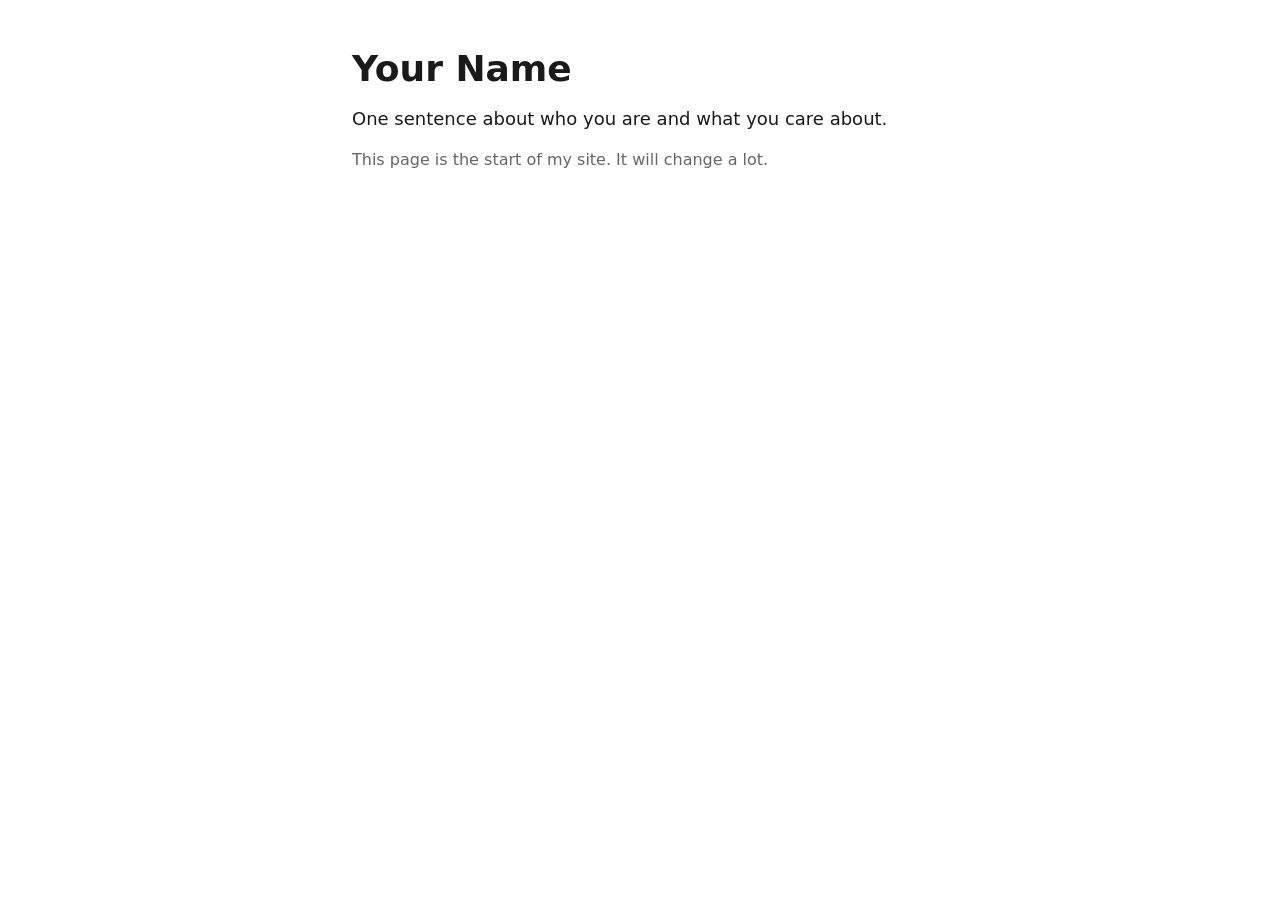
==== public/index.html @ 592fca1f "Build my own website" ====
<!doctype html>
<html lang="en">
<head>
  <meta charset="utf-8">
  <meta name="viewport" content="width=device-width, initial-scale=1">
  <title>Your Name</title>
  <style>
    body {
      margin: 0;
      padding: 48px 24px;
      font-family: system-ui, -apple-system, "Segoe UI", sans-serif;
      font-size: 18px;
      line-height: 1.5;
      color: #1a1a1a;
      background: #ffffff;
    }
    main {
      max-width: 36rem;
      margin: 0 auto;
    }
    h1 {
      font-size: 2.25rem;
      line-height: 1.15;
      margin: 0 0 16px;
    }
    p {
      margin: 0 0 16px;
    }
    a {
      color: inherit;
    }
    .note {
      color: #666666;
      font-size: 16px;
    }
  </style>
</head>
<body>
  <main>
    <h1>Your Name</h1>
    <p>One sentence about who you are and what you care about.</p>
    <p class="note">This page is the start of my site. It will change a lot.</p>
  </main>
</body>
</html>
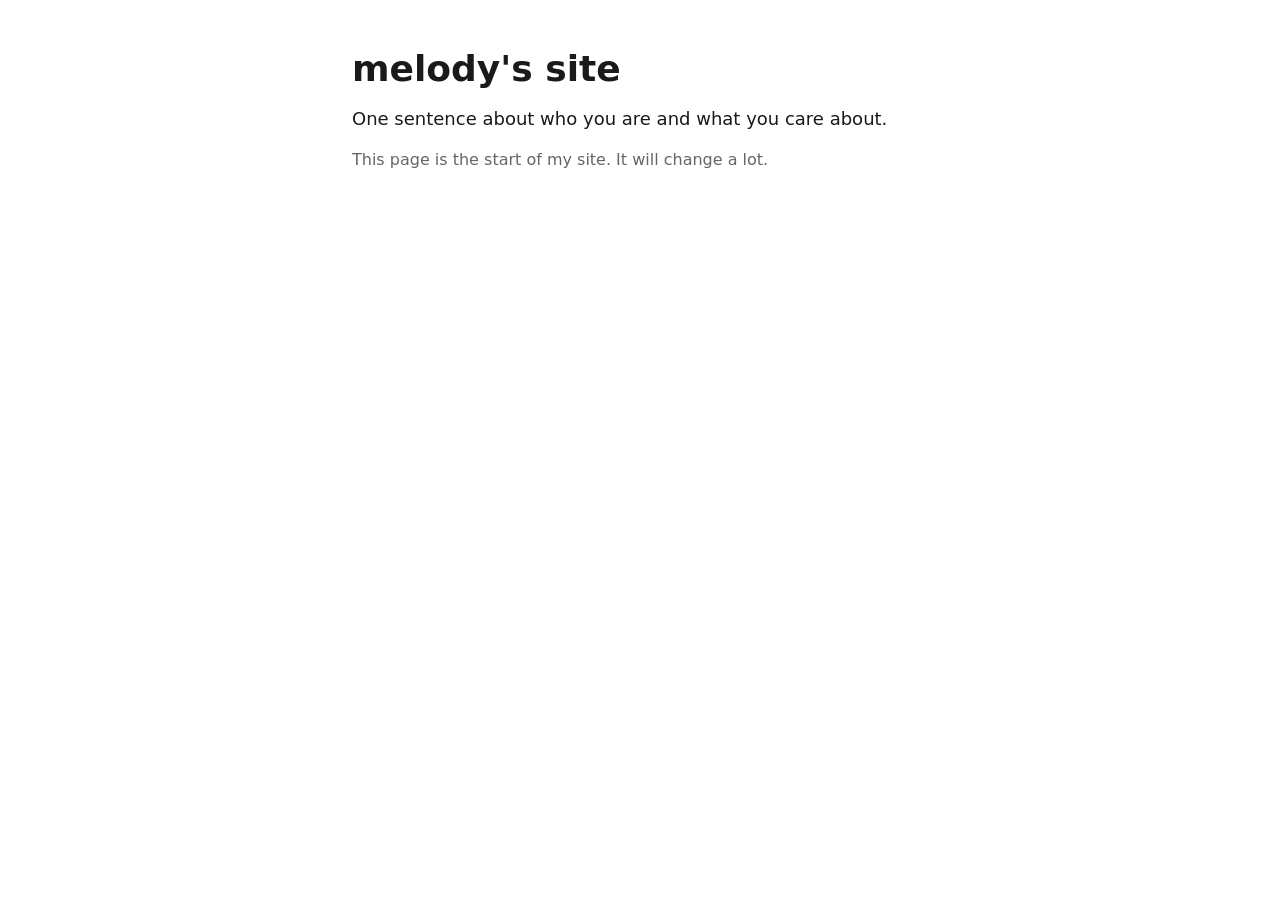
==== commit 9a86b17b: "All about floating" ====
--- a/public/index.html
+++ b/public/index.html
@@ -3,7 +3,7 @@
 <head>
   <meta charset="utf-8">
   <meta name="viewport" content="width=device-width, initial-scale=1">
-  <title>Your Name</title>
+  <title>melody's site</title>
   <style>
     body {
       margin: 0;
@@ -37,7 +37,7 @@
 </head>
 <body>
   <main>
-    <h1>Your Name</h1>
+    <h1>melody's site</h1>
     <p>One sentence about who you are and what you care about.</p>
     <p class="note">This page is the start of my site. It will change a lot.</p>
   </main>
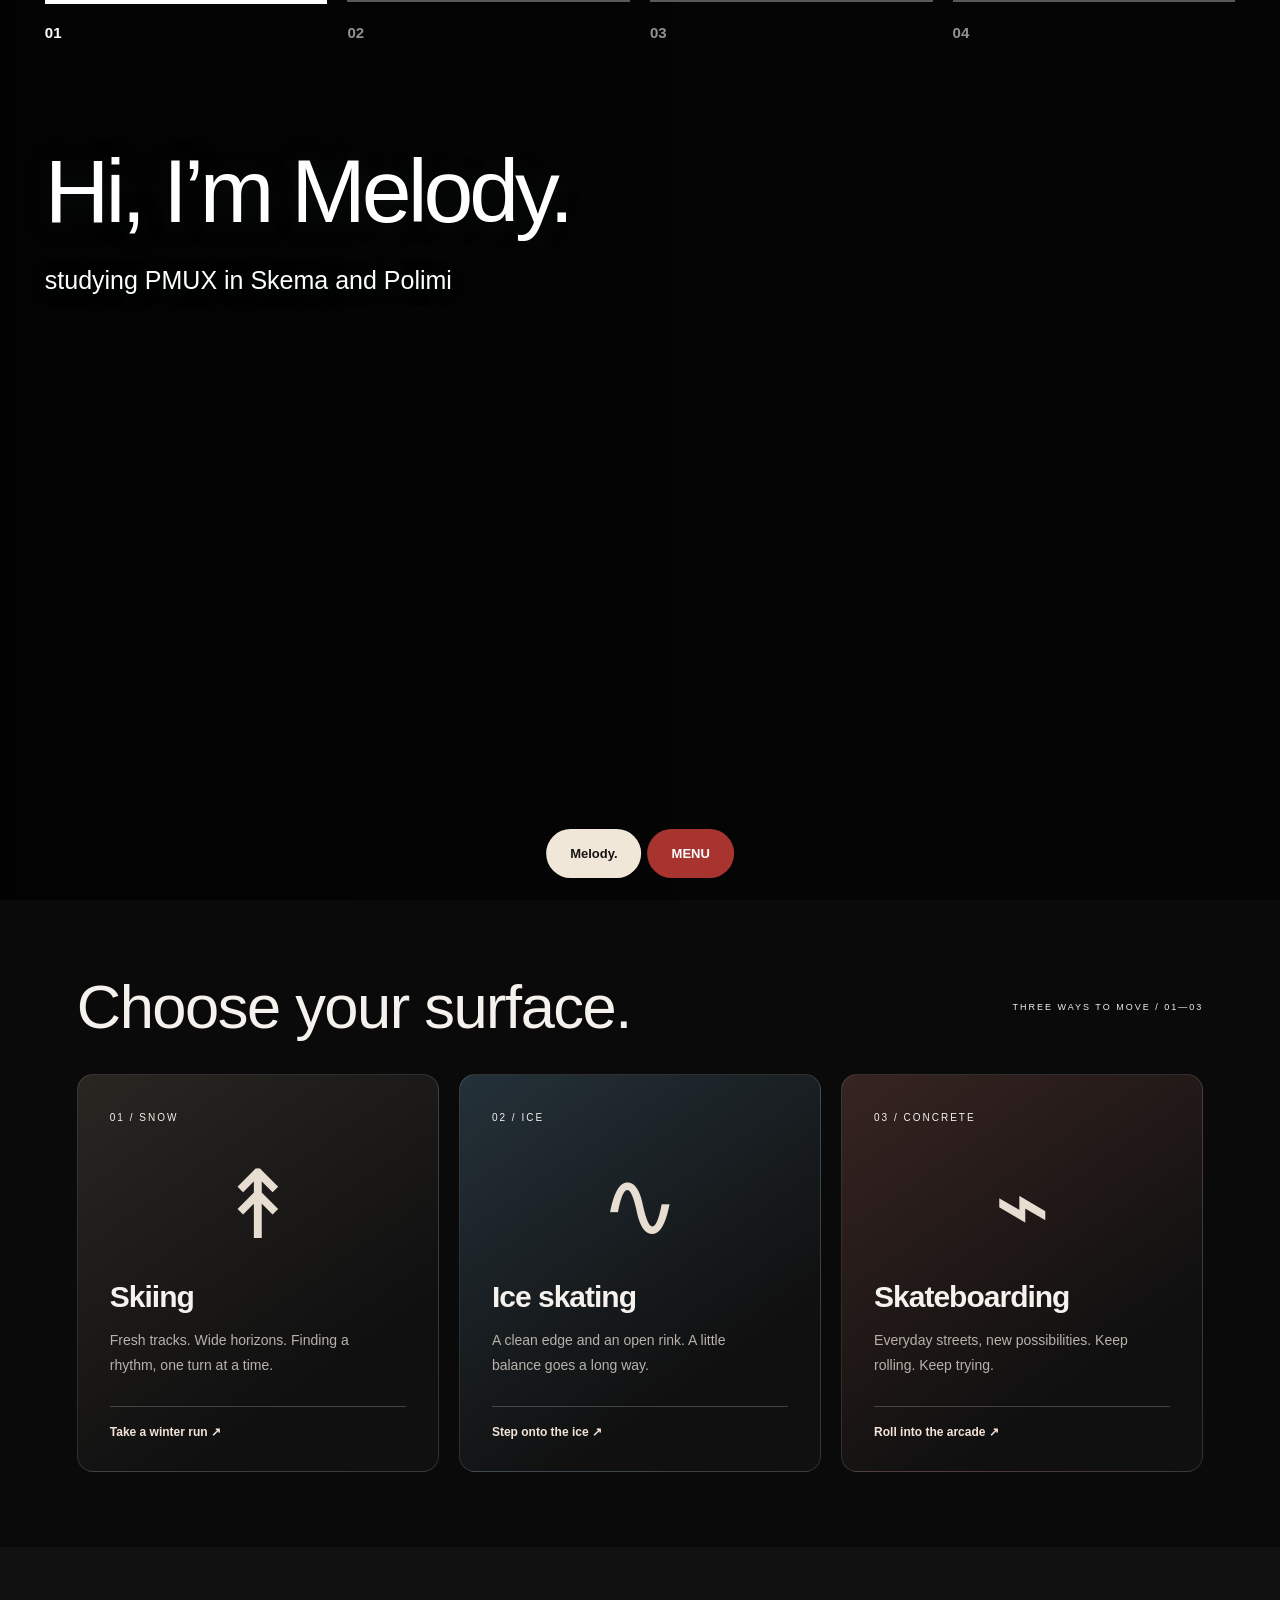
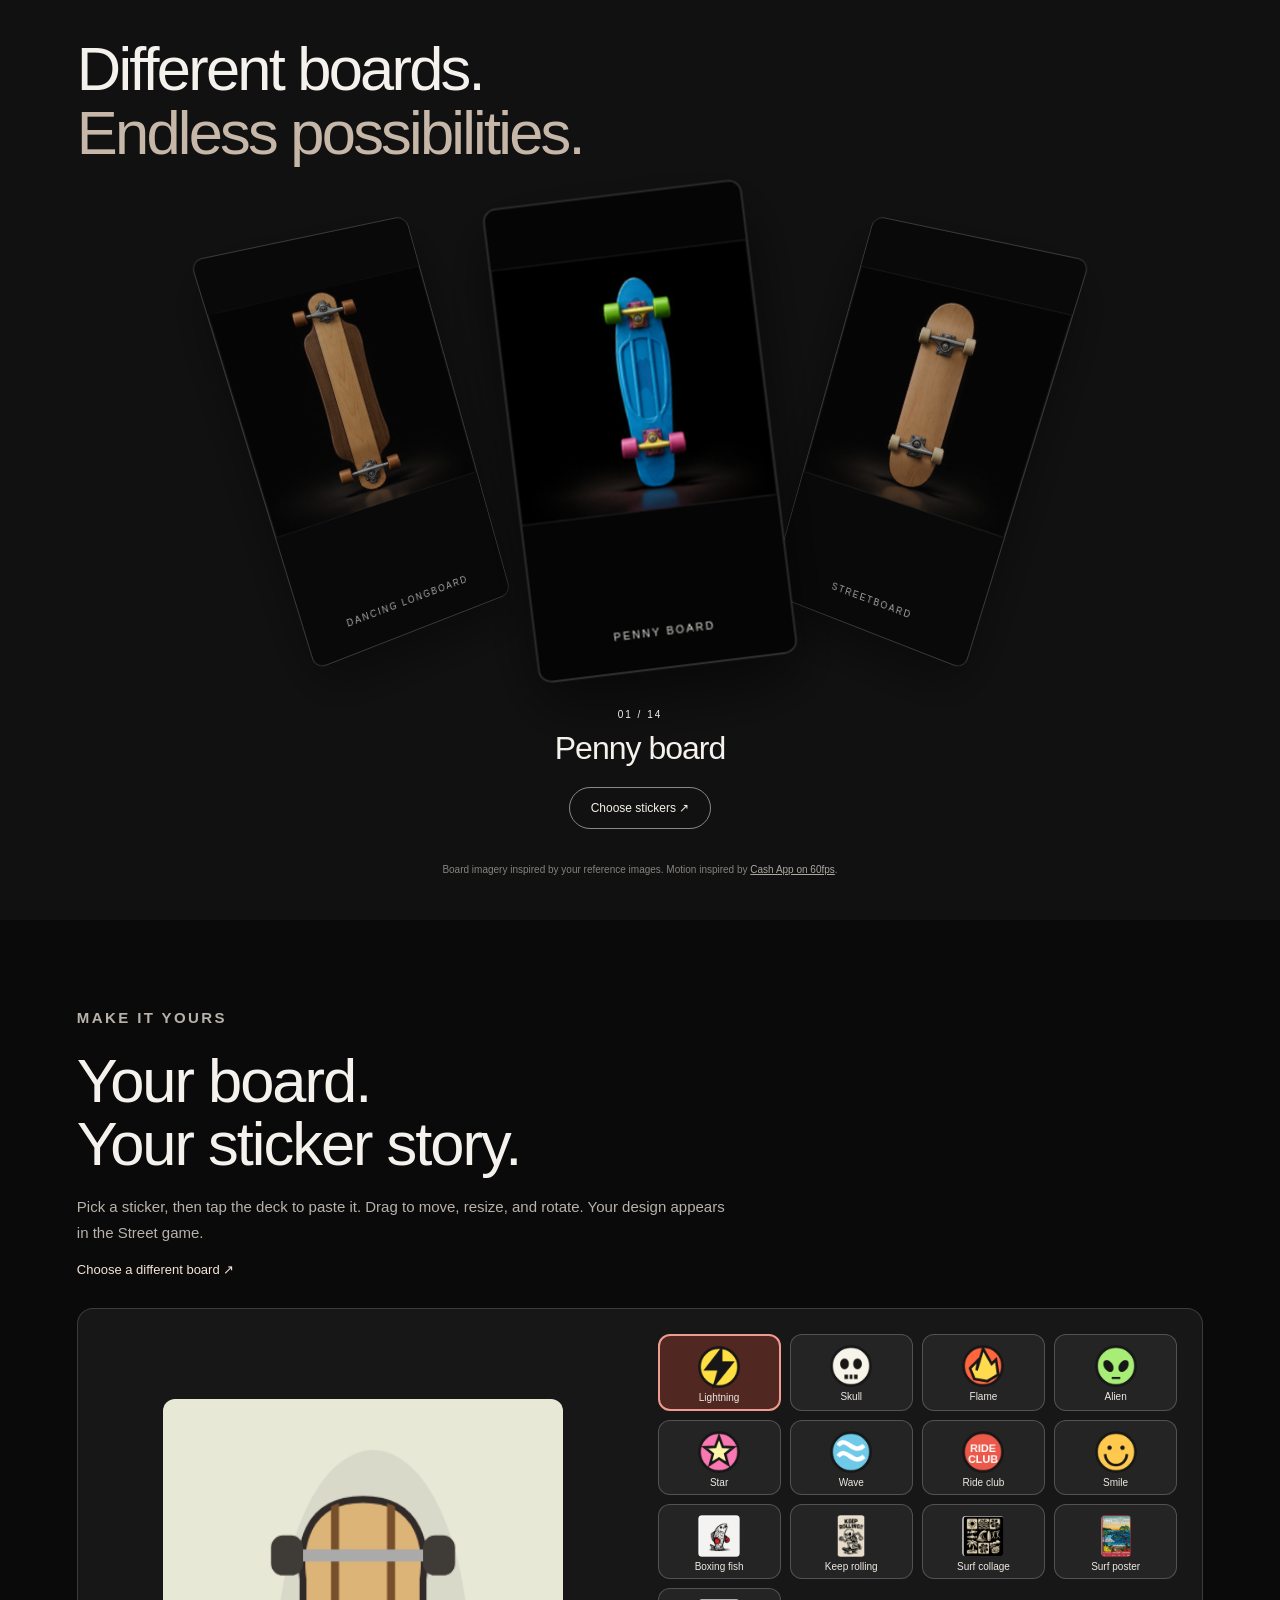
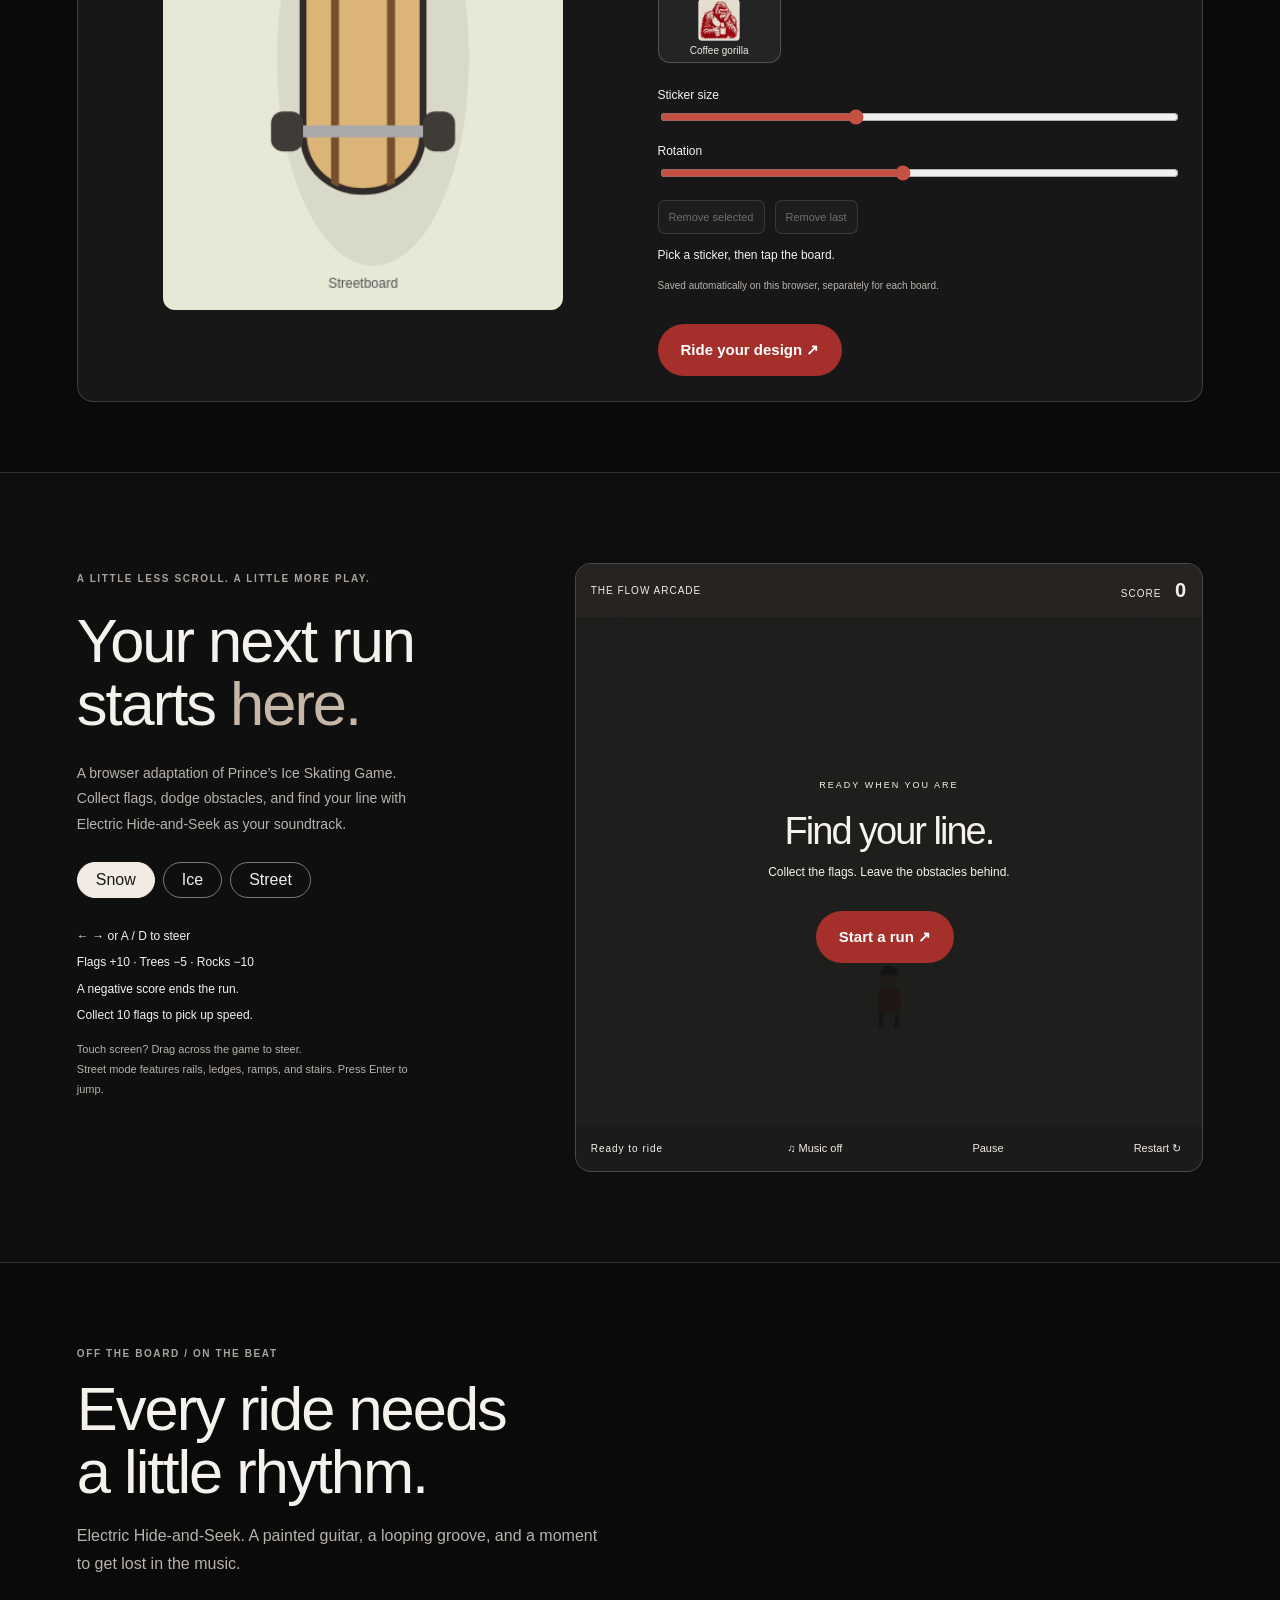
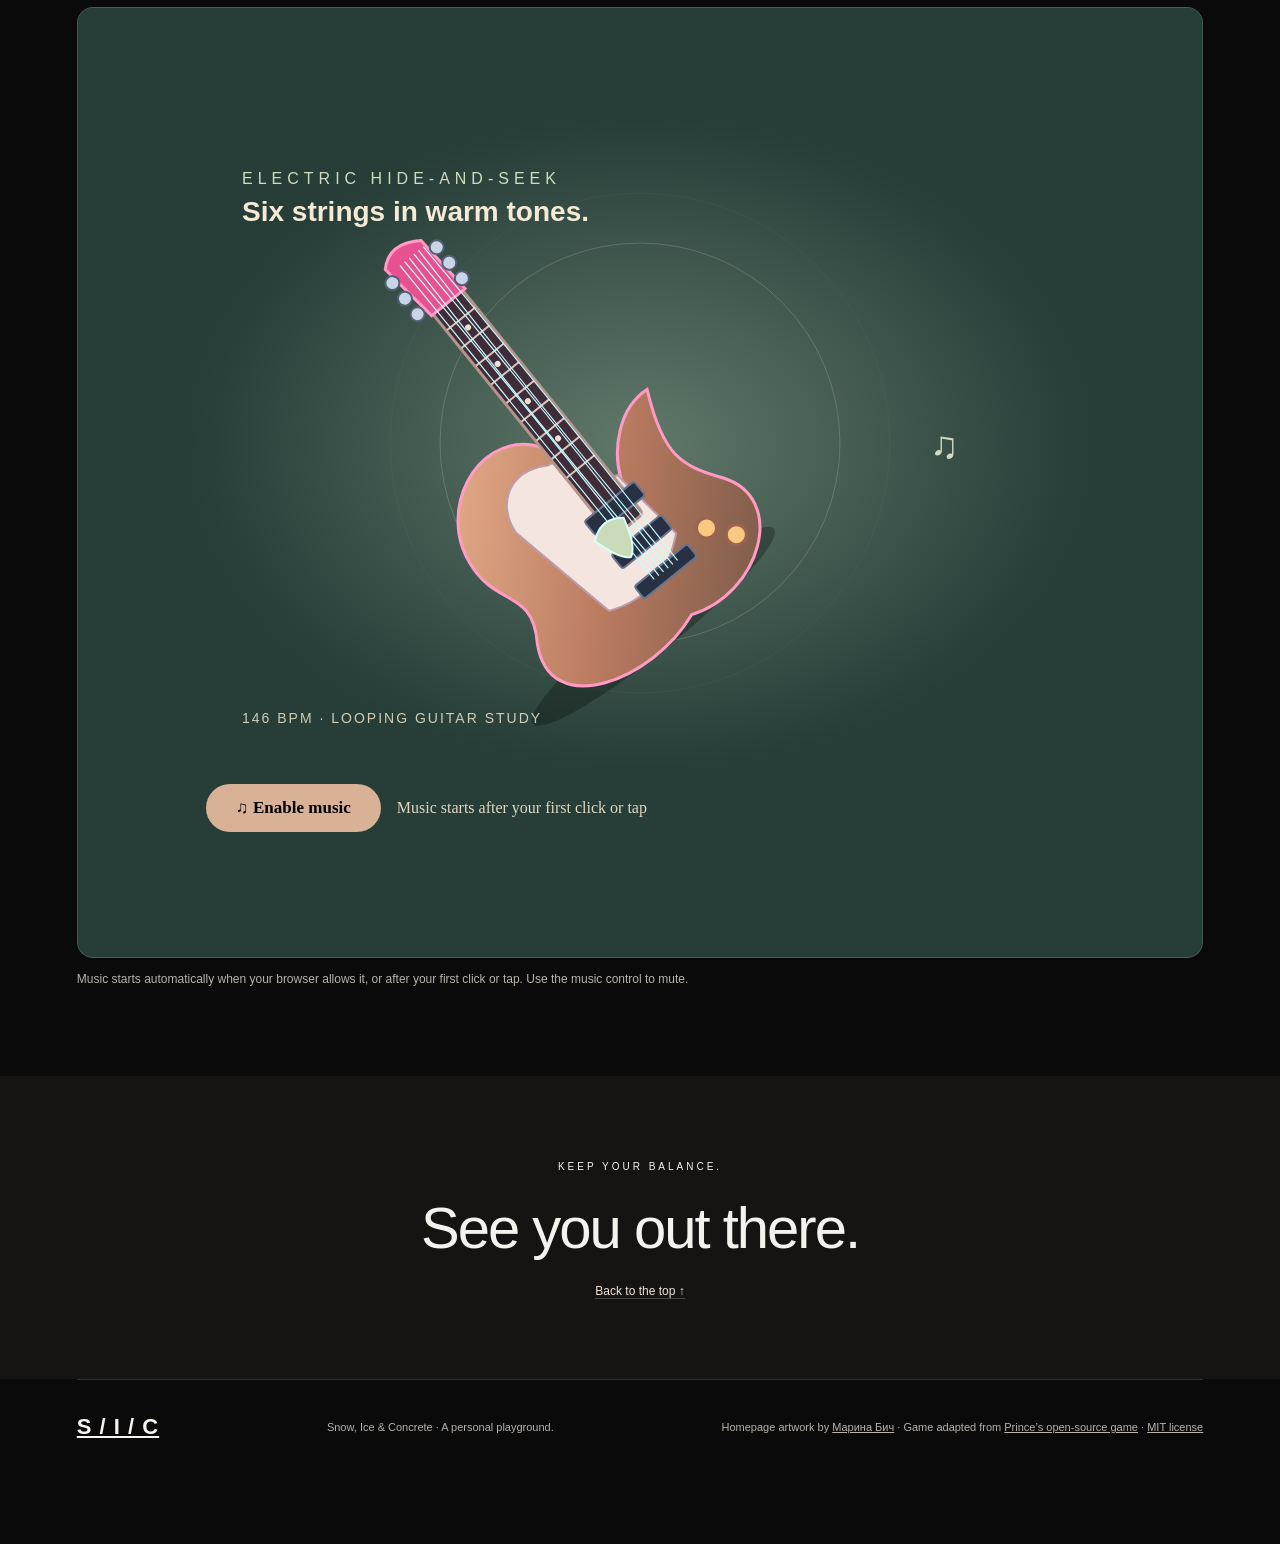
==== commit adb6d762: "Sync my latest website for PMUX" ====
--- a/public/index.html
+++ b/public/index.html
@@ -1,45 +1,13 @@
-<!doctype html>
-<html lang="en">
-<head>
-  <meta charset="utf-8">
-  <meta name="viewport" content="width=device-width, initial-scale=1">
-  <title>melody's site</title>
-  <style>
-    body {
-      margin: 0;
-      padding: 48px 24px;
-      font-family: system-ui, -apple-system, "Segoe UI", sans-serif;
-      font-size: 18px;
-      line-height: 1.5;
-      color: #1a1a1a;
-      background: #ffffff;
-    }
-    main {
-      max-width: 36rem;
-      margin: 0 auto;
-    }
-    h1 {
-      font-size: 2.25rem;
-      line-height: 1.15;
-      margin: 0 0 16px;
-    }
-    p {
-      margin: 0 0 16px;
-    }
-    a {
-      color: inherit;
-    }
-    .note {
-      color: #666666;
-      font-size: 16px;
-    }
-  </style>
-</head>
-<body>
-  <main>
-    <h1>melody's site</h1>
-    <p>One sentence about who you are and what you care about.</p>
-    <p class="note">This page is the start of my site. It will change a lot.</p>
-  </main>
-</body>
-</html>
+<!doctype html><html lang="en"><meta charset="utf-8"><meta name="viewport" content="width=device-width,initial-scale=1"><meta name="description" content="A personal space for skiing, ice skating and skateboarding. Explore three ways to move and play an arcade winter run."><title>Snow, Ice & Concrete</title><link rel="stylesheet" href="style.css"><link rel="stylesheet" href="paint.css?v=dark-motion"><body class="hero-visible"><main><section class="hero showcase" aria-label="Melody’s introduction and activities">
+<div class="showcase-progress" role="group" aria-label="Choose a slide">
+<button type="button" data-slide="0" aria-label="Introduction" aria-pressed="true"><span>01</span></button>
+<button type="button" data-slide="1" aria-label="Skiing" aria-pressed="false"><span>02</span></button>
+<button type="button" data-slide="2" aria-label="Ice skating" aria-pressed="false"><span>03</span></button>
+<button type="button" data-slide="3" aria-label="Skateboarding" aria-pressed="false"><span>04</span></button></div>
+<div class="showcase-slides">
+<div class="showcase-slide is-active" data-panel="0" aria-hidden="false"><h1>Hi, I’m Melody.</h1><p>studying PMUX in Skema and Polimi</p></div>
+<div class="showcase-slide" data-panel="1" aria-hidden="true"><h2>Skiing.</h2><p>Find your line on the snow.</p><a href="#play" data-showcase-mode="snow" tabindex="-1">Explore the slopes ↗</a></div>
+<div class="showcase-slide" data-panel="2" aria-hidden="true"><h2>Ice skating.</h2><p>Make your mark on the ice.</p><a href="#play" data-showcase-mode="ice" tabindex="-1">Glide and sketch ↗</a></div>
+<div class="showcase-slide" data-panel="3" aria-hidden="true"><h2>Skateboarding.</h2><p>Find your own way to roll.</p><a href="#decks" tabindex="-1">Choose your board ↗</a></div></div>
+
+</section><div class="showcase-dock"><a class="showcase-home" href="#">Melody.</a><button type="button" class="showcase-menu-button" aria-expanded="false" aria-controls="showcase-menu">MENU</button><nav id="showcase-menu" class="showcase-menu" aria-label="Explore" hidden><a href="#sports">SPORTS</a><a href="#decks">SKATEBOARDS</a><a href="#stickers">STICKERS</a><a href="#play">PLAY</a><a href="#soundtrack">MUSIC</a></nav></div><section id="sports" class="sports"><div class="section-top"><h2>Choose your surface.</h2><span>THREE WAYS TO MOVE / 01—03</span></div><div class="cards"><article class="snow"><span class="number">01 / SNOW</span><div class="sport-icon">↟</div><h3>Skiing</h3><p>Fresh tracks. Wide horizons. Finding a rhythm, one turn at a time.</p><a href="#play" data-mode-link="snow">Take a winter run ↗</a></article><article class="ice"><span class="number">02 / ICE</span><div class="sport-icon">∿</div><h3>Ice skating</h3><p>A clean edge and an open rink. A little balance goes a long way.</p><a href="#play" data-mode-link="ice">Step onto the ice ↗</a></article><article class="concrete"><span class="number">03 / CONCRETE</span><div class="sport-icon">⌁</div><h3>Skateboarding</h3><p>Everyday streets, new possibilities. Keep rolling. Keep trying.</p><a href="#play" data-mode-link="street">Roll into the arcade ↗</a></article></div></section><section class="deck-edit" id="decks" aria-labelledby="deck-heading"><div class="deck-heading"><div><h2 id="deck-heading">Different boards.<br><em>Endless possibilities.</em></h2></div></div><div class="deck-carousel" tabindex="0" role="region" aria-label="Skateboard carousel. Boards slide automatically. Click a board to select it."><div class="deck-orbit"></div><div class="deck-caption"><span id="deck-count">01 / 07</span><h3 id="deck-name">Penny board</h3></div></div><div class="deck-selection sr-only" id="deck-selection" role="status"></div><div class="deck-controls"><a class="choose-stickers" href="#stickers">Choose stickers ↗</a></div><p class="deck-credit">Board imagery inspired by your reference images. Motion inspired by <a href="https://60fps.design/motion/cash-app">Cash App on 60fps</a>.</p></section><section class="sticker-studio" id="stickers" aria-labelledby="sticker-title"><div class="sticker-intro"><p class="eyebrow">MAKE IT YOURS</p><h2 id="sticker-title">Your board.<br>Your sticker story.</h2><p>Pick a sticker, then tap the deck to paste it. Drag to move, resize, and rotate. Your design appears in the Street game.</p><a href="#decks">Choose a different board ↗</a></div><div class="sticker-workspace"><canvas id="sticker-board" width="360" height="460" aria-label="Skateboard sticker editor. Choose a sticker then tap the board to place it. Drag stickers to move them."></canvas><div class="sticker-tools"><div id="sticker-palette" role="group" aria-label="Choose a sticker"></div><label for="sticker-size">Sticker size</label><input id="sticker-size" type="range" min="8" max="24" value="14"><label for="sticker-angle">Rotation</label><input id="sticker-angle" type="range" min="-180" max="180" value="-12"><div class="sticker-edit-actions"><button id="sticker-delete" disabled>Remove selected</button><button id="sticker-undo">Remove last</button></div><p id="sticker-status" role="status">Pick a sticker, then tap the board.</p><p class="sticker-saved">Saved automatically on this browser, separately for each board.</p><a class="button" href="#play">Ride your design ↗</a></div></div></section><section id="play" class="arcade"><div class="arcade-copy"><p class="eyebrow">A LITTLE LESS SCROLL. A LITTLE MORE PLAY.</p><h2>Your next run<br>starts <em>here.</em></h2><p>A browser adaptation of Prince’s Ice Skating Game. Collect flags, dodge obstacles, and find your line with Electric Hide-and-Seek as your soundtrack.</p><div class="modes" role="group" aria-label="Choose game surface"><button data-mode="snow" aria-pressed="true">Snow</button><button data-mode="ice" aria-pressed="false">Ice</button><button data-mode="street" aria-pressed="false">Street</button></div><ul><li id="control-hint">← → or A / D to steer</li><li id="score-rules">Flags +10 · Trees −5 · Rocks −10</li><li id="end-rule">A negative score ends the run.</li><li id="speed-rule">Collect 10 flags to pick up speed.</li></ul><p class="fine">Touch screen? Drag across the game to steer.<br>Street mode features rails, ledges, ramps, and stairs. Press Enter to jump.</p></div><div class="game-shell"><div class="game-bar"><span>THE FLOW ARCADE</span><span>SCORE <b id="score">0</b></span></div><div class="stage"><canvas id="game" width="640" height="520" tabindex="0" aria-label="Winter arcade game. Use left and right arrows to steer. Collect flags and avoid obstacles."></canvas><div id="trick-animation" class="trick-animation" hidden></div><div id="overlay"><span id="state-label">READY WHEN YOU ARE</span><h3 id="state-title">Find your line.</h3><p id="state-text">Collect the flags. Leave the obstacles behind.</p><button class="button" id="start">Start a run ↗</button></div></div><div id="ice-controls" class="ice-controls" hidden><p><strong>Sketches on Ice</strong> · Free skate & sketch</p><p>Sweep your mouse to glide and draw on the ice. Click the character to spin. Press Enter to jump.</p><div class="ice-actions"><label for="ice-color">Trail color</label><select id="ice-color"><option value="ice">Chalk white</option><option value="silver">Soft silver</option><option value="rose">Rose</option><option value="blue">Frost blue</option></select><button id="ice-spin">Spin</button><button id="ice-jump">Jump · Enter</button><button id="ice-clear">Clear ice</button></div><p id="ice-action-status" role="status">Glide to sketch. Snowflakes +5 · Spin +10 · Jump +15</p></div><div id="street-tricks" class="street-tricks" hidden><p class="game-board-label">Your board: <strong id="game-board-name">Streetboard</strong> · <a href="#decks">Change board</a> · <a href="#stickers">Add stickers</a></p><div class="trick-actions"><label for="trick-type">Street trick</label><select id="trick-type"><option>Ollie</option><option>Kickflip</option><option>Treflip</option></select><button id="do-trick">Trick · Enter ↗</button></div><p id="trick-status" role="status">Enter or tap Trick to jump over obstacles</p><small>Animations: <a href="https://github.com/Shellywell123/SKanimATE">SKanimATE by Shellywell123</a> · <a href="skanimate/LICENSE">GPL-3.0</a> · <a href="skanimate-source.zip">Animation source</a></small></div><div class="game-bottom"><span id="status" aria-live="polite">Ready to ride</span><button id="game-music" aria-pressed="false">♫ Music off</button><button id="pause">Pause</button><button id="restart">Restart ↻</button></div></div></section><section class="soundtrack" id="soundtrack" aria-labelledby="soundtrack-title"><div class="soundtrack-heading"><p class="eyebrow">OFF THE BOARD / ON THE BEAT</p><h2 id="soundtrack-title">Every ride needs<br>a little rhythm.</h2><p>Electric Hide-and-Seek. A painted guitar, a looping groove, and a moment to get lost in the music.</p></div><iframe id="music-frame" src="music/index.html?v=paint" title="Electric Hide-and-Seek, synchronized guitar animation and music player" loading="eager" allow="autoplay"></iframe><p class="soundtrack-note">Music starts automatically when your browser allows it, or after your first click or tap. Use the music control to mute.</p></section><section class="outro"><span>KEEP YOUR BALANCE.</span><h2>See you out there.</h2><a href="#">Back to the top ↑</a></section></main><footer><a class="brand" href="#">S / I / C</a><p>Snow, Ice & Concrete · A personal playground.</p><p>Homepage artwork by <a href="https://www.behance.net/gallery/103669967/Multicolored-skateboards/modules/596018533">Марина Бич</a> · Game adapted from <a href="https://github.com/pkprajapati7402/Ice-Skating-Game">Prince’s open-source game</a> · <a href="LICENSE.txt">MIT license</a></p></footer><script src="stickers.js?v=paint"></script><script src="board-shapes.js?v=stickers"></script><script src="street-park.js?v=paint"></script><script src="ice-rink.js?v=paint"></script><script src="game.js?v=paint"></script><script src="decks.js?v=stickers-link"></script><button id="music-toggle" class="music-toggle" aria-pressed="false">♫ Enable music</button><script src="soundtrack.js?v=music-run"></script><script>const heroSection=document.querySelector('.hero');new IntersectionObserver(entries=>document.body.classList.toggle('hero-visible',entries[0].isIntersecting),{threshold:0.35}).observe(heroSection);</script><script src="showcase.js?v=dark-motion"></script><script src="site-motion.js"></script></body></html>
--- a/public/style.css
+++ b/public/style.css
@@ -0,0 +1,25 @@
+@import url('https://fonts.googleapis.com/css2?family=DM+Sans:wght@400;500;600;700&family=Manrope:wght@400;600;700;800&display=swap');
+:root{--ink:#183a37;--cream:#f6f5ee;--orange:#d86a3b}*{box-sizing:border-box}html{scroll-behavior:smooth;scroll-padding-top:30px}body{margin:0;background:var(--cream);color:var(--ink);font-family:'DM Sans',sans-serif}a{color:inherit;text-decoration:none}button{font:inherit;cursor:pointer}header{height:100px;padding:0 6%;display:flex;align-items:center;justify-content:space-between;border-bottom:1px solid #183a3725}.brand{font-weight:800;letter-spacing:3px;font-size:24px}.brand small{display:block;font-size:8px;letter-spacing:2px;margin-top:6px}nav{display:flex;gap:35px;font-size:13px}.nav-play{border-bottom:1px solid;padding-bottom:5px}.hero{display:grid;grid-template-columns:1fr 1fr;min-height:700px}.hero-copy{padding:80px 9% 40px 12%}.eyebrow{font-size:11px;font-weight:700;letter-spacing:2px}h1,h2,h3{font-family:'Manrope',sans-serif;letter-spacing:-3px}h1{font-size:clamp(70px,7.6vw,120px);line-height:1.02;margin:35px 0}em{font-family:Georgia,serif;font-weight:400}h1 em{color:var(--orange)}.intro{max-width:330px;font-size:16px;line-height:1.8;color:#56706a}.button{background:var(--ink);color:white;padding:17px 23px;display:inline-flex;gap:40px;border:0;font-size:13px;margin-top:20px}.button:hover{background:var(--orange)}.hero-note{font-size:9px;letter-spacing:2px;margin-top:65px}.mountains{position:relative;background:#d0e0d9;overflow:hidden}.mountains svg{position:absolute;width:100%;height:100%}.sun{position:absolute;top:70px;left:60px;width:110px;height:110px;background:#efbc76;border-radius:50%}.vertical{position:absolute;right:20px;top:55px;writing-mode:vertical-rl;font-size:9px;letter-spacing:2px}.image-label{position:absolute;bottom:35px;left:35px;background:var(--cream);padding:20px 25px;max-width:85%}.image-label span{display:block;font-size:9px;letter-spacing:2px;margin-bottom:10px}.image-label strong{font-size:17px}.manifesto{margin:0 6%;padding:100px 0;display:grid;grid-template-columns:1fr 2.3fr 1.5fr;gap:30px;border-bottom:1px solid #183a3730}.manifesto h2{font-size:43px;line-height:1.2;margin:0}.manifesto>p:last-child{line-height:1.9;font-size:14px;margin:0;color:#56706a}.sports{padding:90px 6%}.section-top{display:flex;justify-content:space-between;align-items:center;margin-bottom:35px}.section-top h2{font-size:36px;margin:0}.section-top span{font-size:9px;letter-spacing:2px}.cards{display:grid;grid-template-columns:repeat(3,1fr);gap:20px}.cards article{padding:30px 35px}.snow{background:#e0e7dd}.ice{background:#dce9eb}.concrete{background:#ebd9c7}.number{font-size:10px;letter-spacing:2px}.sport-icon{font-family:Georgia;font-size:100px;height:160px;text-align:center;margin:25px 0 0}.cards h3{font-size:32px;letter-spacing:-1px;margin:0}.cards p{font-size:14px;line-height:1.8;max-width:270px}.cards a{display:block;font-size:12px;margin-top:28px;border-top:1px solid #183a3740;padding-top:18px}.arcade{background:var(--ink);color:var(--cream);padding:90px 6%;display:grid;grid-template-columns:1fr 1.5fr;gap:7%}.arcade h2{font-size:57px;line-height:1.1;margin:25px 0}.arcade-copy>p:not(.eyebrow){line-height:1.8;font-size:14px;color:#bbd1c6;max-width:340px}.modes{display:flex;gap:8px;margin-top:25px}.modes button{background:transparent;border:1px solid #78928b;color:var(--cream);padding:8px 18px;border-radius:20px}.modes button[aria-pressed=true]{background:#e8bc7c;color:var(--ink);border-color:#e8bc7c}.arcade ul{list-style:none;padding:0;font-size:12px;line-height:2.2;margin-top:25px}.fine{font-size:11px!important}.game-shell{align-self:center;background:#f2f5ed;color:var(--ink);border:8px solid #42615a;box-shadow:0 20px 60px #0002}.game-bar,.game-bottom{display:flex;justify-content:space-between;align-items:center;padding:15px;font-size:10px;letter-spacing:1px}.game-bar b{font-size:20px;margin-left:10px}.stage{position:relative}canvas{display:block;width:100%;height:auto;touch-action:none}#overlay{position:absolute;inset:0;display:flex;flex-direction:column;justify-content:center;align-items:center;background:#e7efdfdf;text-align:center;padding:20px}#overlay[hidden]{display:none}#state-label{font-size:9px;letter-spacing:2px}#overlay h3{font-size:38px;letter-spacing:-2px;margin:20px 0 0}#overlay p{font-size:12px}.game-bottom button{border:0;background:none;font-size:11px;color:var(--ink)}.outro{text-align:center;padding:90px 20px}.outro span{font-size:10px;letter-spacing:3px}.outro h2{font-size:65px;margin:20px}.outro a{font-size:12px;border-bottom:1px solid}footer{margin:0 6%;padding:30px 0;border-top:1px solid #183a3730;display:flex;justify-content:space-between;align-items:center;gap:20px;font-size:10px;color:#58716a}footer a{text-decoration:underline}a:focus-visible,button:focus-visible,canvas:focus-visible{outline:3px solid var(--orange);outline-offset:5px}@media(max-width:800px){header{height:80px}nav{gap:15px}nav a:first-child{display:none}.hero{grid-template-columns:1fr}.hero-copy{padding:55px 7% 35px}.hero-note{margin-top:35px}.mountains{height:470px}.manifesto{grid-template-columns:1fr;padding:55px 0;gap:20px}.manifesto h2{font-size:36px}.section-top{align-items:start;gap:20px}.section-top span{display:none}.sports{padding:55px 6%}.cards{grid-template-columns:1fr}.sport-icon{height:100px;margin-top:5px;font-size:80px}.arcade{grid-template-columns:1fr;padding:55px 6%;gap:30px}.arcade h2{font-size:46px}.outro h2{font-size:42px}footer{flex-wrap:wrap}.game-bar{font-size:8px}}
+@media(prefers-reduced-motion:reduce){html{scroll-behavior:auto}}
+.deck-edit{background:#d5ebad;color:#143b2e;padding:75px 6% 35px;overflow:hidden}.deck-heading{display:flex;justify-content:space-between;align-items:end;gap:30px}.deck-heading h2{font-size:52px;line-height:1.12;margin:20px 0}.deck-heading>p{font-size:14px;line-height:1.8}.deck-carousel{position:relative;height:590px;perspective:1300px;touch-action:pan-y;outline-offset:-5px!important}.deck-orbit{position:absolute;inset:0;transform-style:preserve-3d}.deck-card{position:absolute;left:50%;top:30px;width:240px;height:440px;margin-left:-120px;border:1px solid #fff8;border-radius:24px;box-shadow:0 30px 50px #153b2e24;background:#fff5e9;transform:translateX(0) rotateY(0deg);transition:transform 950ms cubic-bezier(.22,.85,.23,1),opacity 600ms;will-change:transform;overflow:hidden;display:flex;flex-direction:column;align-items:center;justify-content:center;backface-visibility:hidden}.deck-crop{display:block;width:180px;height:390px;background-image:url('assets/skateboards.png');background-repeat:no-repeat;background-size:1600px 1200px;transform:scale(.88);border-radius:40px}.deck-card small{font-size:9px;letter-spacing:2px;position:absolute;bottom:17px}.deck-card[data-position="0"]{transform:translateX(0) translateZ(100px) rotateZ(-7deg);opacity:1;z-index:3}.deck-card[data-position="-1"]{transform:translateX(-300px) translateZ(-100px) rotateY(32deg) rotateZ(-17deg);opacity:.72;z-index:2}.deck-card[data-position="1"]{transform:translateX(300px) translateZ(-100px) rotateY(-32deg) rotateZ(17deg);opacity:.72;z-index:2}.deck-card[data-position="hidden"]{transform:translateY(60px) translateZ(-500px) rotateY(70deg);opacity:0;pointer-events:none}.deck-card.spinning{animation:deck-flip 1.15s cubic-bezier(.45,0,.2,1)}@keyframes deck-flip{0%{transform:translateZ(100px) rotateZ(-7deg) rotateY(0)}45%{transform:translateY(-35px) translateZ(140px) rotateZ(8deg) rotateY(180deg)}100%{transform:translateZ(100px) rotateZ(-7deg) rotateY(360deg)}}.deck-caption{position:absolute;bottom:0;left:0;right:0;text-align:center;pointer-events:none}.deck-caption>span{font-size:10px;letter-spacing:2px}.deck-caption h3{font-size:32px;letter-spacing:-1px;margin:8px 0}.deck-caption p{font-size:13px;margin:0}.deck-controls{display:flex;justify-content:center;gap:12px;flex-wrap:wrap;margin-top:24px}.deck-controls button{border:1px solid #234e3e66;background:transparent;border-radius:30px;padding:13px 21px;color:#173d2d;font-size:12px}.deck-controls button:hover{background:#173d2d;color:#e3f7bf}.deck-credit{text-align:center;font-size:10px;margin-top:35px;opacity:.7}.deck-credit a{text-decoration:underline}@media(max-width:800px){.deck-heading{display:block}.deck-heading h2{font-size:38px}.deck-edit{padding-top:45px}.deck-carousel{height:560px}.deck-card{width:210px;margin-left:-105px;height:410px}.deck-card[data-position="-1"]{transform:translateX(-190px) translateZ(-170px) rotateY(35deg) rotateZ(-15deg)}.deck-card[data-position="1"]{transform:translateX(190px) translateZ(-170px) rotateY(-35deg) rotateZ(15deg)}nav a[href="#decks"]{display:none}}@media(prefers-reduced-motion:reduce){.deck-card{transition:none}.deck-card.spinning{animation:none}}
+
+/* Boards themselves are the selection controls. */
+button.deck-card{font:inherit;color:inherit;padding:0;cursor:pointer;text-align:center}.deck-card.chosen{border:3px solid #173d2d;box-shadow:0 0 0 5px #d5ebad,0 30px 50px #153b2e35}.deck-card.chosen::after{content:'CHOSEN ✓';position:absolute;top:14px;right:14px;background:#173d2d;color:#e3f7bf;padding:8px 12px;border-radius:20px;font-size:9px;letter-spacing:1px}.deck-selection{text-align:center;margin-top:28px;min-height:20px;font-size:13px;font-weight:600}.deck-controls{margin-top:12px}.deck-card:focus-visible{outline:3px solid #d86a3b;outline-offset:5px}
+/* White, ink and blue, with playful editorial illustrations. */
+:root{--ink:#151515;--cream:#fff;--orange:#0875e1}body{background:#fff;color:#151515;font-family:Arial,Helvetica,sans-serif}header{height:90px;border:0;padding:0 7%;max-width:1500px;margin:auto}.brand{font-size:22px;letter-spacing:1px;color:#111}.brand small{letter-spacing:1.5px}nav{align-items:center;font-size:14px;font-weight:600;gap:25px}.nav-play{background:#006bdf;color:#fff;padding:14px 20px;border-radius:8px;border:0}.hero{max-width:1400px;margin:auto;min-height:650px;align-items:center;padding:40px 6% 65px;gap:30px}.hero-copy{padding:25px 0}.eyebrow{font-size:10px;letter-spacing:1.6px;color:#555}h1,h2,h3{font-family:Arial,Helvetica,sans-serif;font-weight:750;color:inherit}h1{font-size:clamp(48px,5.2vw,78px);line-height:1.04;letter-spacing:-3px;margin:25px 0}em{font-family:inherit;font-weight:inherit;font-style:normal}.intro{font-size:19px;line-height:1.6;max-width:440px;color:#414141}.button{background:#006bdf;border-radius:8px;font-weight:600;font-size:15px;padding:17px 23px;margin-right:8px;gap:0}.button:hover,.nav-play:hover{background:#0056b5}.button.secondary{background:#e3f1fc;color:#065898}.button.secondary:hover{background:#cce5fb}.hero-note{color:#777;margin-top:28px;font-size:9px}.sports-art{width:100%;max-width:600px;justify-self:center}.sports-art svg{width:100%;height:auto;display:block}.manifesto{padding:70px 0;border-color:#e7e7e7;grid-template-columns:1fr 2.3fr 1.6fr}.manifesto h2{font-size:40px;letter-spacing:-1.8px}.manifesto>p:last-child{color:#555}.sports{max-width:1500px;margin:auto;padding-top:75px;padding-bottom:75px}.section-top h2{letter-spacing:-1.5px;font-size:38px}.cards article{border-radius:15px;padding:32px;border:1px solid #eee}.snow{background:#f7f7f5}.ice{background:#e8f3fc}.concrete{background:#fff3db}.cards h3{font-size:30px;font-weight:700}.cards p{color:#454545}.cards a{border-color:#0002;color:#066acb;font-weight:600}.sport-icon{height:130px;font-size:95px;color:#111}.deck-edit{background:#f7f7f5;color:#111;padding-top:70px}.deck-heading h2{font-size:48px;letter-spacing:-2px}.deck-heading>p{color:#555}.deck-card{border:1px solid #dedede;box-shadow:0 25px 45px #0001}.deck-caption h3{font-size:32px}.deck-card.chosen{border-color:#006bdf;box-shadow:0 0 0 5px #e2f0fd,0 30px 50px #0002}.deck-card.chosen::after{background:#006bdf;color:#fff}.deck-controls button{color:#555;border-color:#bbb;background:#fff}.deck-controls button:hover{background:#e3f1fc;color:#0056b5}.deck-selection{color:#006bdf}.deck-credit{color:#555}.arcade{background:#fff;color:#151515;border-top:1px solid #eee;border-bottom:1px solid #eee}.arcade h2{font-size:52px;letter-spacing:-2px}.arcade-copy>p:not(.eyebrow){color:#555}.modes button{border-color:#ddd;color:#333}.modes button[aria-pressed=true]{background:#e1effe;border-color:#0875e1;color:#065eaf}.game-shell{border:1px solid #ddd;border-radius:16px;overflow:hidden;box-shadow:0 12px 45px #0001;background:#f7fafc;color:#111}.game-bar{background:#e7f2fc;color:#145b9f}.game-bottom{background:#f8f8f8}.game-bottom button{color:#222}#overlay{background:#f7fbffed}#overlay .button{background:#006bdf}.outro{padding:80px 20px;background:#f7fbff}.outro h2{letter-spacing:-2px;font-size:58px}.outro a{color:#006bdf}footer{border-color:#eee;color:#666;font-size:11px}footer .brand{color:#111}
+@media(max-width:800px){header{height:80px;padding:0 6%}.brand{font-size:18px}nav{gap:14px}nav a[href="#sports"]{display:none}.nav-play{font-size:12px;padding:12px 17px}.hero{display:flex;flex-direction:column;padding:20px 7% 50px;gap:0;min-height:0}.sports-art{order:0;max-width:430px}.hero-copy{order:1;text-align:center;padding:8px 0 0}.hero .eyebrow{display:none}h1{font-size:clamp(38px,8vw,58px);letter-spacing:-1.8px;margin:10px 0 20px}.intro{font-size:17px;line-height:1.5;margin:0 auto 10px}.button{font-size:13px;padding:15px 17px;margin-top:15px;margin-right:4px}.hero-note{margin-top:28px;font-size:8px}.manifesto{display:block;padding:45px 0}.manifesto .eyebrow{margin-bottom:20px}.manifesto h2{font-size:34px;margin-bottom:20px}.sports{padding:45px 6%}.section-top h2{font-size:30px}.cards{gap:16px}.sport-icon{height:100px;margin:5px 0}.deck-edit{padding:45px 6% 30px}.deck-heading h2{font-size:34px}.deck-heading>p{font-size:13px}.deck-carousel{height:550px}.arcade{padding:45px 6%}.arcade h2{font-size:40px}.outro h2{font-size:40px}footer{font-size:10px;padding:30px 0}}
+
+.soundtrack{padding:75px 6%;max-width:1200px;margin:auto}.soundtrack-heading{max-width:650px;margin-bottom:30px}.soundtrack h2{font-size:48px;line-height:1.1;letter-spacing:-2px;margin:18px 0}.soundtrack-heading>p:last-child{font-size:16px;line-height:1.7;color:#555;max-width:530px}.soundtrack iframe{display:block;width:100%;aspect-ratio:900/760;border:0;border-radius:20px;background:#090d20}.soundtrack-note{font-size:12px;color:#666;line-height:1.6}@media(max-width:800px){.soundtrack{padding:45px 6%}.soundtrack h2{font-size:34px}.soundtrack iframe{aspect-ratio:900/820;min-height:340px}nav a[href="#soundtrack"]{display:none}}
+
+.music-toggle{position:fixed;right:20px;bottom:20px;z-index:20;border:1px solid #ddd;border-radius:30px;background:#fff;color:#075eb9;font:600 13px Arial,sans-serif;padding:13px 20px;box-shadow:0 4px 20px #0002}.music-toggle:hover{background:#e3f1fc}
+
+.street-tricks{padding:16px;border-top:1px solid #ddd;background:#fff}.street-tricks[hidden],.trick-animation[hidden]{display:none}.trick-actions{display:flex;gap:12px;align-items:center;flex-wrap:wrap;font-size:12px}.trick-actions select,.trick-actions button{font:inherit;border:1px solid #ccc;border-radius:7px;padding:9px 12px;background:#fff}.trick-actions button{background:#006bdf;color:#fff;border-color:#006bdf}.trick-actions button:disabled{opacity:.5;cursor:default}.street-tricks p{font-size:12px;color:#555}.street-tricks small{font-size:10px;color:#666}.street-tricks a{text-decoration:underline}.trick-animation{position:absolute;top:12px;right:12px;width:32%;aspect-ratio:1;background:white;border:1px solid #bbb;border-radius:10px;overflow:hidden;pointer-events:none;box-shadow:0 4px 15px #0002}.trick-animation img{width:100%;height:100%;object-fit:contain}
+
+.sticker-studio{padding:70px 6%;max-width:1300px;margin:auto}.sticker-intro{max-width:650px;margin-bottom:30px}.sticker-intro h2{font-size:48px;line-height:1.08;letter-spacing:-2px;margin:18px 0}.sticker-intro p{font-size:15px;line-height:1.7;color:#555}.sticker-intro>a{font-size:13px;color:#006bdf}.sticker-workspace{display:grid;grid-template-columns:1fr 1fr;gap:35px;background:#f7f9fa;border:1px solid #e1e5e8;border-radius:18px;padding:25px}#sticker-board{width:100%;max-width:400px;height:auto;display:block;margin:auto;border-radius:12px;touch-action:none;cursor:crosshair}.sticker-tools{align-self:center}#sticker-palette{display:grid;grid-template-columns:repeat(4,1fr);gap:9px;margin-bottom:25px}#sticker-palette button{background:white;border:1px solid #ddd;border-radius:12px;padding:6px;color:#333;font-size:10px;display:flex;align-items:center;flex-direction:column}#sticker-palette button[aria-pressed=true]{border:2px solid #006bdf;background:#e9f4ff}#sticker-palette canvas{width:50px;height:50px}.sticker-tools label{display:block;font-size:12px;margin:15px 0 5px}.sticker-tools input{width:100%;accent-color:#006bdf}.sticker-edit-actions{display:flex;gap:10px;margin-top:15px}.sticker-edit-actions button{border:1px solid #ccc;background:white;padding:10px;border-radius:7px;font-size:11px}.sticker-edit-actions button:disabled{opacity:.4}.sticker-tools p{font-size:12px;line-height:1.6}.sticker-saved{color:#777;font-size:10px!important}@media(max-width:800px){.sticker-studio{padding:45px 6%}.sticker-intro h2{font-size:34px}.sticker-workspace{grid-template-columns:1fr;padding:18px;gap:20px}#sticker-board{max-width:310px}}
+.decorate-link{text-align:center;font-size:13px;color:#006bdf;margin:12px 0}.decorate-link a{text-decoration:underline}
+
+.ice-controls{padding:16px;background:#f3faff;border-top:1px solid #cbdfe9}.ice-controls[hidden]{display:none}.ice-controls p{font-size:12px;line-height:1.7;color:#35576e;margin:5px 0 12px}.ice-actions{display:flex;gap:8px;flex-wrap:wrap;align-items:center;font-size:11px}.ice-actions button,.ice-actions select{font:inherit;border:1px solid #bcd2e0;background:white;color:#215b80;border-radius:7px;padding:9px 12px}.ice-actions button:hover{background:#d9ecfb}
+
+#play[data-active-mode="ice"] .game-shell{border-color:#376f76;background:#4b8991}#play[data-active-mode="ice"] .game-bar{background:#2f626c;color:#f3f0df}#play[data-active-mode="ice"] .game-bottom{background:#e3eeea}#play[data-active-mode="ice"] .ice-controls{background:#e3eeea;border-color:#94b5b3}#play[data-active-mode="ice"] .ice-controls p{color:#2e626a}#play[data-active-mode="ice"] .ice-controls strong{font-family:Georgia,serif;font-size:16px;font-weight:400;font-style:italic}#play[data-active-mode="ice"] #overlay{background:#3f7f87eb;color:#f3efdd}#play[data-active-mode="ice"] #overlay .button{background:#b92b42}#play[data-active-mode="ice"] #overlay h3{font-family:Georgia,serif;font-style:italic;font-weight:400}
+
+.personal-intro{font-size:17px;line-height:1.6;color:#4a4a4a;margin:15px 0 22px}.personal-intro strong{font-size:25px;color:#151515;letter-spacing:-.6px}@media(max-width:800px){.personal-intro{font-size:15px;margin:12px 0 22px}.personal-intro strong{font-size:23px}}
--- a/public/paint.css
+++ b/public/paint.css
@@ -0,0 +1,256 @@
+:root {
+  --ink: #233932;
+  --cream: #f1ecde;
+  --orange: #9a523a;
+  --sage: #d4dbcb;
+  --moss: #b9c6a9;
+  --sea: #c3d4cf;
+  --peach: #ebcdb6;
+  --line: #314c3d35;
+  --paper: Georgia, 'Times New Roman', serif;
+}
+body {
+  background: var(--cream);
+  color: var(--ink);
+  isolation: isolate;
+}
+body::before {
+  content: "";
+  position: fixed;
+  inset: 0;
+  z-index: -1;
+  pointer-events: none;
+  background: linear-gradient(#f1ecdeac, #e9eddaa3), url("assets/stairway-painting.png") center 48% / cover no-repeat;
+  transform: scale(1.09);
+}
+header { border-bottom: 1px solid var(--line); }
+.brand, footer .brand, .personal-intro strong { color: var(--ink); }
+h1, h2, h3, .personal-intro strong { font-family: var(--paper); font-weight: 400; }
+h1 { letter-spacing: -.055em; font-size: clamp(44px, 6vw, 86px); }
+h2, h3 { letter-spacing: -.035em; }
+.hero {
+  display: grid;
+  grid-template-columns: minmax(0, 1fr);
+  place-items: center;
+  text-align: center;
+  min-height: min(76vh, 660px);
+}
+.hero-copy { max-width: 760px; padding-block: 32px; }
+.hero .intro { margin-inline: auto; }
+.eyebrow, .personal-intro, .intro, .hero-note, .manifesto>p:last-child,
+.cards p, .deck-heading>p, .deck-credit, .sticker-intro p, .sticker-saved,
+.arcade-copy>p:not(.eyebrow), .soundtrack-heading>p:last-child, .soundtrack-note, footer { color: #44564a; }
+.button, .nav-play, #overlay .button, .trick-actions button,
+#play[data-active-mode="ice"] #overlay .button { background: #365747; color: #fffaf0; border-color: #365747; border-radius: 5px; }
+.button:hover, .nav-play:hover, #overlay .button:hover { background: #274437; }
+.button.secondary { background: var(--peach); color: #49372e; }
+.button.secondary:hover { background: #dfb69a; }
+.manifesto, footer, .cards article, .cards a, .arcade { border-color: var(--line); }
+.manifesto h2 em, .deck-heading h2 em, .arcade h2 em { font-style: italic; }
+.cards article { border-radius: 7px; }
+.snow { background: var(--sage); }
+.ice { background: var(--sea); }
+.concrete { background: var(--peach); }
+.sport-icon { color: #355348; }
+.cards a, .decorate-link, .sticker-intro>a, .outro a { color: #345645; }
+.deck-edit {
+  background: linear-gradient(115deg, #cdd5bf60, #bdcdbf38 57%, #dbc4ab60);
+  color: var(--ink);
+}
+button.deck-card { background: #f1e8d5; border-color: #62756055; }
+.deck-card.chosen { border-color: #365747; box-shadow: 0 0 0 5px #c6d0b8, 0 30px 50px #283e3033; }
+.deck-card.chosen::after { background: #365747; color: #fffaf0; }
+.deck-selection { color: #2a4a3a; }
+.deck-controls button, .sticker-edit-actions button, .trick-actions select,
+.ice-actions button, .ice-actions select {
+  background: #f7f0e1; border-color: #61735970; color: var(--ink);
+}
+.deck-controls button:hover, .ice-actions button:hover { background: #e9cfb7; color: var(--ink); }
+.sticker-workspace { background: #dce2d1; border-color: var(--line); border-radius: 8px; }
+#sticker-palette button { background: #f6efe0; border-color: var(--line); color: var(--ink); }
+#sticker-palette button[aria-pressed=true] { background: #e7c9ae; border-color: #365747; }
+.sticker-tools input { accent-color: #42614e; }
+.arcade { background: #e6e8d864; color: var(--ink); }
+.modes button { color: var(--ink); border-color: #4c665b64; }
+.modes button[aria-pressed=true] { background: var(--moss); color: #203d31; border-color: #526c55; }
+.game-shell, #play[data-active-mode="ice"] .game-shell { background: #d8decd; border-color: #577062; border-radius: 8px; }
+.game-bar, #play[data-active-mode="ice"] .game-bar { background: #3d5d53; color: #fff4dc; }
+.game-bottom, #play[data-active-mode="ice"] .game-bottom { background: #d8decd; }
+.street-tricks, #play[data-active-mode="ice"] .ice-controls { background: #e4e8d8; border-color: var(--line); }
+.street-tricks p, .street-tricks small, #play[data-active-mode="ice"] .ice-controls p { color: #334f43; }
+#overlay { background: #f2eadce8; color: var(--ink); }
+#play[data-active-mode="ice"] #overlay { background: #385f5be8; color: #fff4dc; }
+.soundtrack iframe { background: #263d38; border-radius: 8px; }
+.outro { background: #cfdbc859; }
+.music-toggle { background: #f5ecdb; border-color: #728578; color: #2d5144; }
+.music-toggle:hover { background: var(--peach); }
+@media (max-width: 800px) {
+  .hero { gap: 24px; padding-top: 24px; }
+  .hero-copy { padding-block: 8px; }
+  h1 { font-size: clamp(37px, 9vw, 58px); }
+}
+
+/* Full-screen introductory painting */
+.hero {
+  width: 100%;
+  max-width: none;
+  min-height: 100vh;
+  min-height: 100svh;
+  margin: 0;
+  padding: clamp(28px, 5vw, 90px);
+  display: flex;
+  align-items: flex-start;
+  justify-content: flex-start;
+  text-align: left;
+  color: #fff;
+  background: linear-gradient(90deg, rgba(25,38,33,.45), rgba(25,38,33,.08) 80%), url("assets/stairway-painting.png") center 48% / cover no-repeat;
+}
+.hero-copy { max-width: 950px; padding: 0; }
+.hero h1 {
+  font-family: Arial, Helvetica, sans-serif;
+  font-size: clamp(48px, 8vw, 112px);
+  font-weight: 400;
+  letter-spacing: -.045em;
+  line-height: 1.04;
+  color: #fff;
+  margin: 0 0 18px;
+  text-shadow: 0 2px 22px #13251f66;
+}
+.hero-subtitle {
+  color: #fff;
+  font-size: clamp(18px, 2vw, 28px);
+  line-height: 1.35;
+  margin: 0;
+  text-shadow: 0 2px 16px #13251f99;
+}
+.hero-visible .music-toggle { visibility: hidden; pointer-events: none; }
+@media(max-width:800px){
+  .hero { min-height:100vh; min-height:100svh; padding: 38px 7%; align-items:flex-start; }
+  .hero-copy { text-align:left; padding:0; }
+  .hero h1 { font-size:clamp(46px,10vw,74px); }
+}
+
+/* Full-screen portfolio showcase */
+.showcase{position:relative;overflow:hidden;display:block;padding:0;text-align:left;background:linear-gradient(90deg,#17251f75,#17251f10 80%),url("assets/stairway-painting.png") center 48%/cover no-repeat;color:#fff}
+.showcase-progress{position:absolute;z-index:2;top:0;left:3.5%;right:3.5%;display:grid;grid-template-columns:repeat(4,1fr);gap:20px}
+.showcase-progress button{appearance:none;background:transparent;border:0;border-top:2px solid #ffffff55;color:#ffffff91;text-align:left;padding:22px 0;font:600 15px Arial,sans-serif;cursor:pointer;position:relative}
+.showcase-progress button[aria-pressed=true]{border-top-color:white;color:white}
+.showcase-progress button:hover{color:white}
+.showcase-slides{position:absolute;inset:0}
+.showcase-slide{position:absolute;top:16%;left:3.5%;right:4%;opacity:0;visibility:hidden;transform:translateY(18px);transition:opacity .6s ease,transform .6s ease,visibility .6s}
+.showcase-slide.is-active{opacity:1;visibility:visible;transform:translateY(0)}
+.showcase-slide h1,.showcase-slide h2{font:400 clamp(48px,7vw,100px)/1.05 Arial,sans-serif;letter-spacing:-.045em;color:#fff;margin:0 0 16px;text-shadow:0 2px 25px #13251f66}
+.showcase-slide p{font:400 clamp(17px,2vw,25px)/1.4 Arial,sans-serif;color:#fff;text-shadow:0 2px 15px #13251f99}
+.showcase-slide a{display:inline-block;color:#fff;border-bottom:1px solid #fff;font-size:14px;padding-bottom:5px}
+.showcase-dock{position:absolute;z-index:3;bottom:24px;left:50%;transform:translateX(-50%);display:flex;gap:6px;align-items:center;font:600 13px Arial,sans-serif}
+.showcase-home,.showcase-menu-button{border:0;border-radius:40px;padding:17px 24px;white-space:nowrap}
+.showcase-home{background:#d7e39c;color:#203a31}
+.showcase-menu-button{background:#f3eee5df;color:#213c31;cursor:pointer}
+.showcase-menu{position:absolute;bottom:calc(100% + 10px);left:50%;transform:translateX(-50%);display:flex;flex-direction:column;gap:0;background:#f3eee9;color:#243e33;border-radius:20px;padding:10px;min-width:190px;box-shadow:0 12px 30px #0003}
+.showcase-menu[hidden]{display:none}
+.showcase-menu a{padding:12px 16px;border-radius:12px;font-size:12px}
+.showcase-menu a:hover,.showcase-menu a:focus-visible{background:#d5ddc3}
+.showcase button:focus-visible,.showcase a:focus-visible{outline:3px solid #fff;outline-offset:4px}
+@media(max-width:800px){.showcase{padding:0;min-height:100svh}.showcase-progress{left:6%;right:6%;gap:10px}.showcase-progress button{font-size:12px;padding-top:16px}.showcase-slide{top:17%;left:6%;right:6%}.showcase-slide h1,.showcase-slide h2{font-size:clamp(46px,11vw,76px)}.showcase-slide p{font-size:17px}.showcase-dock{bottom:20px}}
+@media(prefers-reduced-motion:reduce){.showcase-slide{transition:none}}
+
+/* Full-screen skateboard artwork from the linked Behance project. */
+.showcase {
+  background: #050505 url("https://mir-s3-cdn-cf.behance.net/project_modules/fs/e026a8103669967.5f51ece03dab0.jpg") center center / cover no-repeat;
+}
+
+/* Studio-lit deck cards echo the full-screen skateboard photograph. */
+.deck-edit { background:#111; color:#f4f0e9; }
+.deck-edit .eyebrow, .deck-heading>p, .deck-credit { color:#b9b4ac; }
+button.deck-card { background:#050505; border:1px solid #4b4946; border-radius:12px; box-shadow:0 24px 60px #0009; justify-content:flex-start; }
+.deck-crop { width:100%; height:auto; aspect-ratio:1; margin-top:55px; flex:none; transform:none; border-radius:0; background-image:url('assets/board-studio-grid.png'); background-size:600% 200%; }
+.deck-crop.deck-crop-extra { background-image:url('assets/board-studio-extra.png'); background-size:200% 100%; }
+.deck-card small { bottom:28px; color:#e8e5df; font:500 10px Arial,sans-serif; letter-spacing:2px; }
+.deck-card.chosen { border:2px solid #e7e0d2; box-shadow:0 0 0 4px #8c3831,0 24px 60px #000a; }
+.deck-card.chosen::after { background:#a3322d; color:#fff; }
+.deck-selection { color:#e8c5b5; }
+.deck-edit .decorate-link a, .deck-credit a { color:#eee7dc; }
+.deck-controls button { border-color:#777; background:transparent; color:#f4f0e9; }
+.deck-controls button:hover { background:#eee7dc; color:#111; }
+.deck-card:focus-visible { outline:3px solid #edaaa0; outline-offset:5px; }
+@media(max-width:800px) { .deck-crop { margin-top:55px; } }
+
+/* Keep selection announcements available without adding visible copy. */
+.sr-only { position:absolute; width:1px; height:1px; padding:0; margin:-1px; overflow:hidden; clip:rect(0,0,0,0); white-space:nowrap; border:0; }
+.choose-stickers { display:inline-block; border:1px solid #888; border-radius:30px; padding:13px 21px; color:#f4f0e9; font:500 12px Arial,sans-serif; text-decoration:none; }
+.choose-stickers:hover, .choose-stickers:focus-visible { background:#eee7dc; color:#111; }
+.choose-stickers:focus-visible { outline:3px solid #edaaa0; outline-offset:4px; }
+
+/* A dark, studio-lit visual language throughout the site. */
+:root { --ink:#f5f2ed; --cream:#0a0a0a; --orange:#cb4a40; --line:#ffffff29; }
+body { background:#0a0a0a; color:#f5f2ed; font-family:Arial,Helvetica,sans-serif; }
+body::before { display:none; }
+h1,h2,h3,.personal-intro strong { font-family:Arial,Helvetica,sans-serif; font-weight:400; letter-spacing:-.045em; }
+header { max-width:none; border-bottom:1px solid #ffffff25; background:#0c0c0c; }
+.brand,footer .brand { color:#f7f4ef; }
+header nav a { color:#dedbd6; transition:color .25s; }
+header nav a:hover { color:#fff; }
+.nav-play,.button,#overlay .button,.trick-actions button,#play[data-active-mode="ice"] #overlay .button { background:#a52f2b; border-color:#a52f2b; color:#fff; border-radius:999px; }
+.nav-play:hover,.button:hover,#overlay .button:hover { background:#c7473c; }
+.eyebrow { color:#a8a29b; letter-spacing:.16em; }
+.manifesto { border-color:#ffffff28; padding-block:110px; }
+.manifesto h2,.section-top h2,.deck-heading h2,.sticker-intro h2,.arcade h2,.soundtrack h2 { font-size:clamp(36px,4.8vw,66px); line-height:1.04; font-weight:400; }
+.manifesto h2 em,.deck-heading h2 em,.arcade h2 em { font-style:normal; color:#c6b7a8; }
+.manifesto>p:last-child,.cards p,.sticker-intro p,.sticker-saved,.arcade-copy>p:not(.eyebrow),.soundtrack-heading>p:last-child,.soundtrack-note,footer { color:#b8b2ab; }
+.sports { max-width:none; }
+.cards article { position:relative; overflow:hidden; min-height:360px; border:1px solid #ffffff21; border-radius:16px; background:linear-gradient(145deg,#292622,#101010 72%); transition:transform .6s cubic-bezier(.2,.8,.2,1),border-color .4s,background .4s; }
+.cards article.ice { background:linear-gradient(145deg,#243139,#101010 72%); }
+.cards article.concrete { background:linear-gradient(145deg,#372421,#101010 72%); }
+.cards article:hover { transform:translateY(-8px); border-color:#ffffff70; }
+.sport-icon { color:#e8ddd1; transition:transform .7s cubic-bezier(.2,.8,.2,1); }
+.cards article:hover .sport-icon { transform:scale(1.12) rotate(-5deg); }
+.cards a,.sticker-intro>a,.outro a { color:#f4e3d7; border-color:#ffffff35; }
+.cards a:hover,.sticker-intro>a:hover,.outro a:hover { color:#f18b78; }
+.deck-edit { background:#111; color:#f5f2ed; }
+.deck-heading h2 { letter-spacing:-.045em; }
+.sticker-studio { max-width:1500px; }
+.sticker-workspace { background:#171717; border:1px solid #ffffff29; border-radius:16px; }
+#sticker-palette button { background:#242424; border:1px solid #ffffff35; color:#eee9e2; }
+#sticker-palette button[aria-pressed=true] { background:#512722; border-color:#ef9b8f; }
+.sticker-tools input { accent-color:#c55145; }
+.sticker-edit-actions button,.trick-actions select,.ice-actions button,.ice-actions select { background:#2a2827; border:1px solid #ffffff50; color:#f3eee8; }
+.arcade { background:#0f0f0f; color:#f5f2ed; border-color:#ffffff22; }
+.modes button { border-color:#ffffff70; color:#eee; }
+.modes button[aria-pressed=true] { background:#f2ebe3; color:#171717; border-color:#f2ebe3; }
+.game-shell,#play[data-active-mode="ice"] .game-shell { background:#191919; border-color:#ffffff35; color:#f6f1eb; border-radius:16px; }
+.game-bar,#play[data-active-mode="ice"] .game-bar { background:#262321; color:#f4eee6; }
+.game-bottom,#play[data-active-mode="ice"] .game-bottom { background:#1b1b1b; }
+.game-bottom button { color:#f2ebe3; }
+.street-tricks,#play[data-active-mode="ice"] .ice-controls { background:#22201e; border-color:#ffffff26; }
+.street-tricks p,.street-tricks small,#play[data-active-mode="ice"] .ice-controls p { color:#d8cfc5; }
+#overlay { background:#111e; color:#f6f2ec; }
+#play[data-active-mode="ice"] #overlay { background:#162f33e8; color:#fff; }
+.soundtrack { max-width:1500px; }
+.soundtrack iframe { border:1px solid #ffffff26; border-radius:16px; }
+.outro { background:#161412; }
+footer { border-color:#ffffff27; padding-bottom:100px; }
+.music-toggle { background:#191919ed; color:#f6eee5; border:1px solid #ffffff5c; box-shadow:0 6px 30px #0008; }
+.music-toggle:hover { background:#40302d; }
+.showcase { isolation:isolate; background-color:#050505; }
+.showcase::before { content:""; position:absolute; inset:-3%; z-index:-1; background:linear-gradient(90deg,#0008,#0000 65%),url('https://mir-s3-cdn-cf.behance.net/project_modules/fs/e026a8103669967.5f51ece03dab0.jpg') center/cover no-repeat; animation:hero-drift 18s ease-in-out infinite alternate; }
+@keyframes hero-drift { from { transform:scale(1); } to { transform:scale(1.06); } }
+.showcase-progress button { position:relative; overflow:hidden; border-top-color:#ffffff55; }
+.showcase-progress button::before { content:""; position:absolute; top:-2px; left:0; height:2px; width:100%; background:#fff; transform:scaleX(0); transform-origin:left; }
+.showcase-progress button[aria-pressed=true]::before { animation:showcase-progress 6.5s linear forwards; }
+.showcase:has(.showcase-menu-button[aria-expanded=true]) .showcase-progress button::before { animation-play-state:paused; }
+@keyframes showcase-progress { to { transform:scaleX(1); } }
+.showcase-slide { transition:opacity .75s ease,transform .9s cubic-bezier(.2,.8,.2,1),visibility .75s; }
+.showcase-dock { position:fixed; z-index:30; bottom:22px; }
+.showcase-home { background:#f0e7d8; color:#171513; }
+.showcase-menu-button { background:#a7342f; color:white; }
+.showcase-menu { background:#211e1c; color:#f6efe6; border:1px solid #ffffff35; }
+.showcase-menu a:hover,.showcase-menu a:focus-visible { background:#51403a; }
+.motion-reveal { opacity:0; transform:translateY(26px); transition:opacity .7s ease var(--reveal-delay,0ms),transform .8s cubic-bezier(.2,.8,.2,1) var(--reveal-delay,0ms); }
+.motion-reveal.is-revealed { opacity:1; transform:translateY(0); }
+.cards article.motion-reveal.is-revealed:hover { transform:translateY(-8px); }
+@media(max-width:800px) { .manifesto { padding-block:65px; } .cards article { min-height:285px; } .showcase-dock { bottom:14px; } .music-toggle { bottom:76px; right:12px; } footer { padding-bottom:100px; } }
+@media(prefers-reduced-motion:reduce) { .showcase::before,.showcase-progress button[aria-pressed=true]::before { animation:none; } .motion-reveal { opacity:1; transform:none; transition:none; } html { scroll-behavior:auto; } }
+.showcase-progress button::before { top:0; }
+body:has(.showcase-menu-button[aria-expanded="true"]) .showcase-progress button::before { animation-play-state:paused; }
+.motion-reveal:focus-within { opacity:1; transform:none; }
+@media(max-width:800px) { .showcase-menu a { display:block !important; } }
